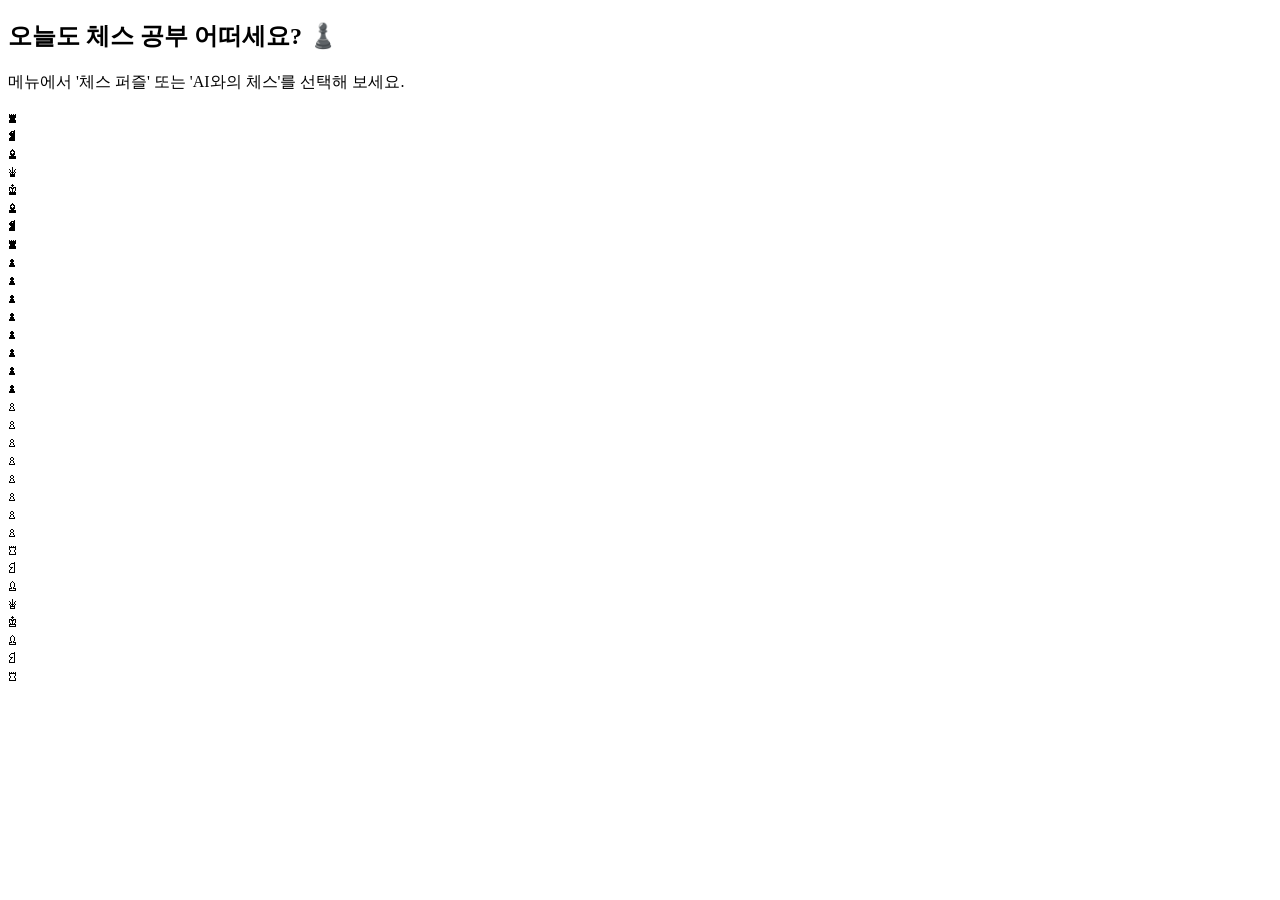
==== index.html @ ae7753fd "Add files via upload" ====
<!DOCTYPE html>
<html lang="ko">
<head>
  <meta charset="UTF-8">
  <title>체스 홈페이지</title>
  <link rel="stylesheet" href="css/style.css">
  <script src="js/header.js" defer></script>
  <script src="js/footer.js" defer></script>
</head>
<body>
  <main>
    <h2>오늘도 체스 공부 어떠세요? ♟️</h2>
    <p class="sub-title">메뉴에서 '체스 퍼즐' 또는 'AI와의 체스'를 선택해 보세요.</p>
    <div id="board" class="chessboard"></div>
  </main>

  <script>
    // 메인 화면용 기본 체스판 렌더링
    const initialBoard = [
      ['♜','♞','♝','♛','♚','♝','♞','♜'],
      ['♟','♟','♟','♟','♟','♟','♟','♟'],
      ['','','','','','','',''],
      ['','','','','','','',''],
      ['','','','','','','',''],
      ['','','','','','','',''],
      ['♙','♙','♙','♙','♙','♙','♙','♙'],
      ['♖','♘','♗','♕','♔','♗','♘','♖']
    ];

    const boardEl = document.getElementById('board');
    for (let row = 0; row < 8; row++) {
      for (let col = 0; col < 8; col++) {
        const square = document.createElement('div');
        square.className = `square ${(row + col) % 2 === 0 ? 'white' : 'black'}`;
        square.textContent = initialBoard[row][col];
        boardEl.appendChild(square);
      }
    }
  </script>
</body>
</html>
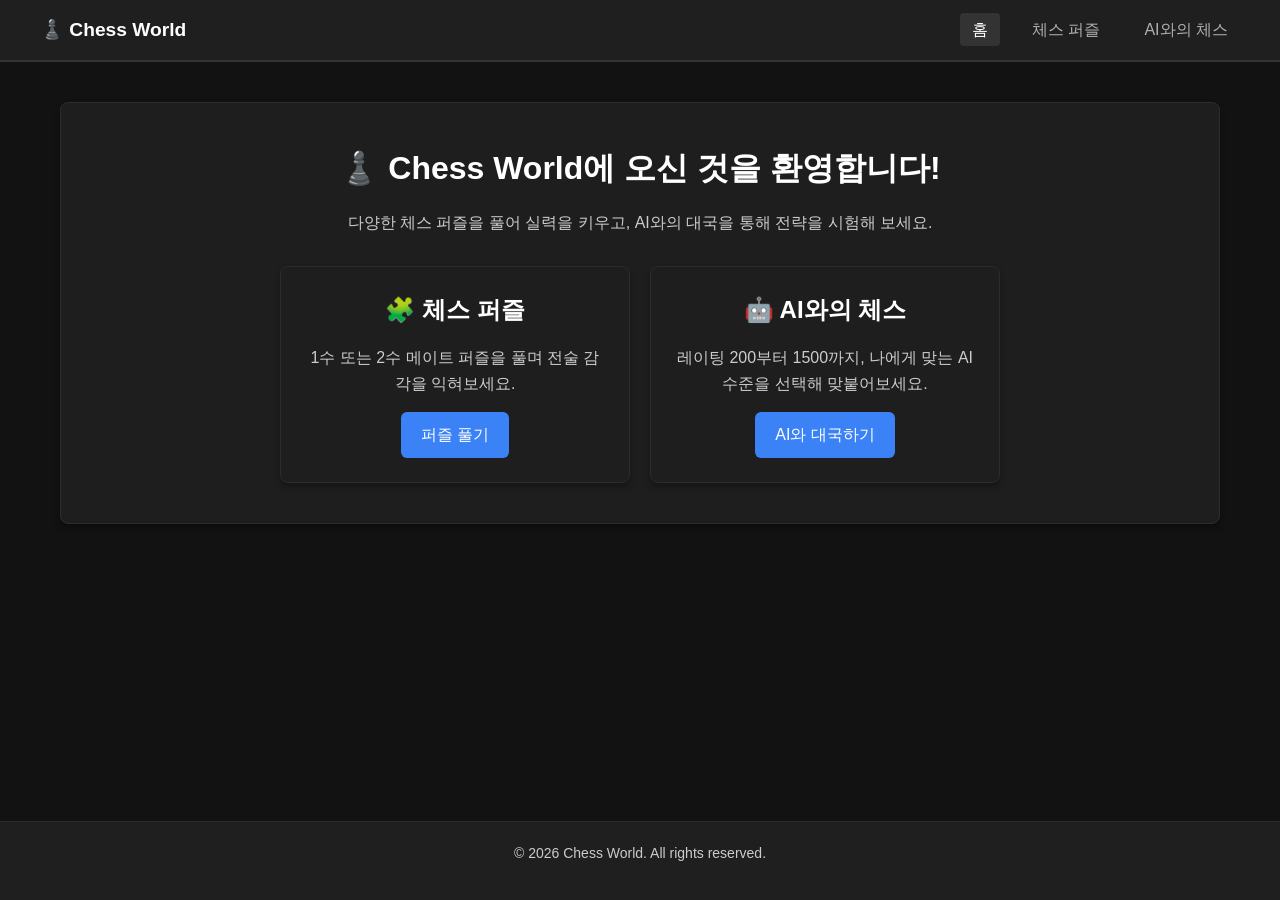
==== commit caf23101: "Add files via upload" ====
--- a/index.html
+++ b/index.html
@@ -1,41 +1,37 @@
 <!DOCTYPE html>
 <html lang="ko">
 <head>
-  <meta charset="UTF-8">
-  <title>체스 홈페이지</title>
-  <link rel="stylesheet" href="css/style.css">
-  <script src="js/header.js" defer></script>
-  <script src="js/footer.js" defer></script>
+    <meta charset="UTF-8">
+    <meta name="viewport" content="width=device-width, initial-scale=1.0">
+    <title>Chess World - 체스 세상에 오신 것을 환영합니다</title>
+    <link rel="stylesheet" href="./css/style.css">
 </head>
 <body>
-  <main>
-    <h2>오늘도 체스 공부 어떠세요? ♟️</h2>
-    <p class="sub-title">메뉴에서 '체스 퍼즐' 또는 'AI와의 체스'를 선택해 보세요.</p>
-    <div id="board" class="chessboard"></div>
-  </main>
+    <main>
+        <div class="container" style="text-align: center; padding: 40px 20px;">
+            <h1>♟️ Chess World에 오신 것을 환영합니다!</h1>
+            <p>다양한 체스 퍼즐을 풀어 실력을 키우고, AI와의 대국을 통해 전략을 시험해 보세요.</p>
+            
+            <div style="display: flex; gap: 20px; justify-content: center; margin-top: 30px; flex-wrap: wrap;">
+                <div class="container" style="flex: 1; min-width: 250px; max-width: 350px;">
+                    <h2>🧩 체스 퍼즐</h2>
+                    <p>1수 또는 2수 메이트 퍼즐을 풀며 전술 감각을 익혀보세요.</p>
+                    <a href="./pages/puzzle.html" class="btn">퍼즐 풀기</a>
+                </div>
+                
+                <div class="container" style="flex: 1; min-width: 250px; max-width: 350px;">
+                    <h2>🤖 AI와의 체스</h2>
+                    <p>레이팅 200부터 1500까지, 나에게 맞는 AI 수준을 선택해 맞붙어보세요.</p>
+                    <a href="./pages/ai-match.html" class="btn">AI와 대국하기</a>
+                </div>
+            </div>
+        </div>
+    </main>
 
-  <script>
-    // 메인 화면용 기본 체스판 렌더링
-    const initialBoard = [
-      ['♜','♞','♝','♛','♚','♝','♞','♜'],
-      ['♟','♟','♟','♟','♟','♟','♟','♟'],
-      ['','','','','','','',''],
-      ['','','','','','','',''],
-      ['','','','','','','',''],
-      ['','','','','','','',''],
-      ['♙','♙','♙','♙','♙','♙','♙','♙'],
-      ['♖','♘','♗','♕','♔','♗','♘','♖']
-    ];
+    <footer>
+        <p>&copy; 2026 Chess World. All rights reserved.</p>
+    </footer>
 
-    const boardEl = document.getElementById('board');
-    for (let row = 0; row < 8; row++) {
-      for (let col = 0; col < 8; col++) {
-        const square = document.createElement('div');
-        square.className = `square ${(row + col) % 2 === 0 ? 'white' : 'black'}`;
-        square.textContent = initialBoard[row][col];
-        boardEl.appendChild(square);
-      }
-    }
-  </script>
+    <script src="./js/header.js"></script>
 </body>
 </html>
--- a/css/style.css
+++ b/css/style.css
@@ -0,0 +1,120 @@
+/* 경로: css/style.css */
+
+/* 기본 스타일 초기화 및 어두운 테마 설정 */
+* {
+    box-sizing: border-box;
+    margin: 0;
+    padding: 0;
+}
+
+body {
+    background-color: #121212;
+    color: #e0e0e0;
+    font-family: 'Segoe UI', Tahoma, Geneva, Verdana, sans-serif;
+    line-height: 1.6;
+    min-height: 100vh;
+    display: flex;
+    flex-direction: column;
+}
+
+/* 네비게이션 바 (상단 메뉴) */
+header {
+    background-color: #1f1f1f;
+    border-bottom: 2px solid #333333;
+    padding: 0 20px;
+}
+
+nav {
+    max-width: 1200px;
+    margin: 0 auto;
+    display: flex;
+    justify-content: space-between;
+    align-items: center;
+    height: 60px;
+}
+
+.logo a {
+    color: #ffffff;
+    font-size: 1.2rem;
+    font-weight: bold;
+    text-decoration: none;
+}
+
+.nav-links {
+    display: flex;
+    list-style: none;
+    gap: 20px;
+}
+
+.nav-links a {
+    color: #b0b0b0;
+    text-decoration: none;
+    font-size: 1rem;
+    font-weight: 500;
+    padding: 8px 12px;
+    border-radius: 4px;
+    transition: background-color 0.2s, color 0.2s;
+}
+
+.nav-links a:hover,
+.nav-links a.active {
+    color: #ffffff;
+    background-color: #333333;
+}
+
+/* 메인 컨텐츠 영역 */
+main {
+    max-width: 1200px;
+    margin: 40px auto;
+    padding: 0 20px;
+    flex: 1;
+    width: 100%;
+}
+
+/* 카드 및 컨테이너 공통 스타일 */
+.container {
+    background-color: #1e1e1e;
+    border: 1px solid #2c2c2c;
+    border-radius: 8px;
+    padding: 24px;
+    box-shadow: 0 4px 6px rgba(0, 0, 0, 0.3);
+}
+
+h1, h2, h3 {
+    color: #ffffff;
+    margin-bottom: 16px;
+}
+
+p {
+    margin-bottom: 16px;
+    color: #cccccc;
+}
+
+/* 버튼 스타일 */
+.btn {
+    display: inline-block;
+    background-color: #3b82f6;
+    color: #ffffff;
+    padding: 10px 20px;
+    border: none;
+    border-radius: 6px;
+    cursor: pointer;
+    font-size: 1rem;
+    text-decoration: none;
+    transition: background-color 0.2s;
+}
+
+.btn:hover {
+    background-color: #2563eb;
+}
+
+/* 푸터 영역 */
+footer {
+    background-color: #1f1f1f;
+    border-top: 1px solid #2c2c2c;
+    text-align: center;
+    padding: 20px;
+    color: #777777;
+    font-size: 0.875rem;
+    margin-top: auto;
+}
